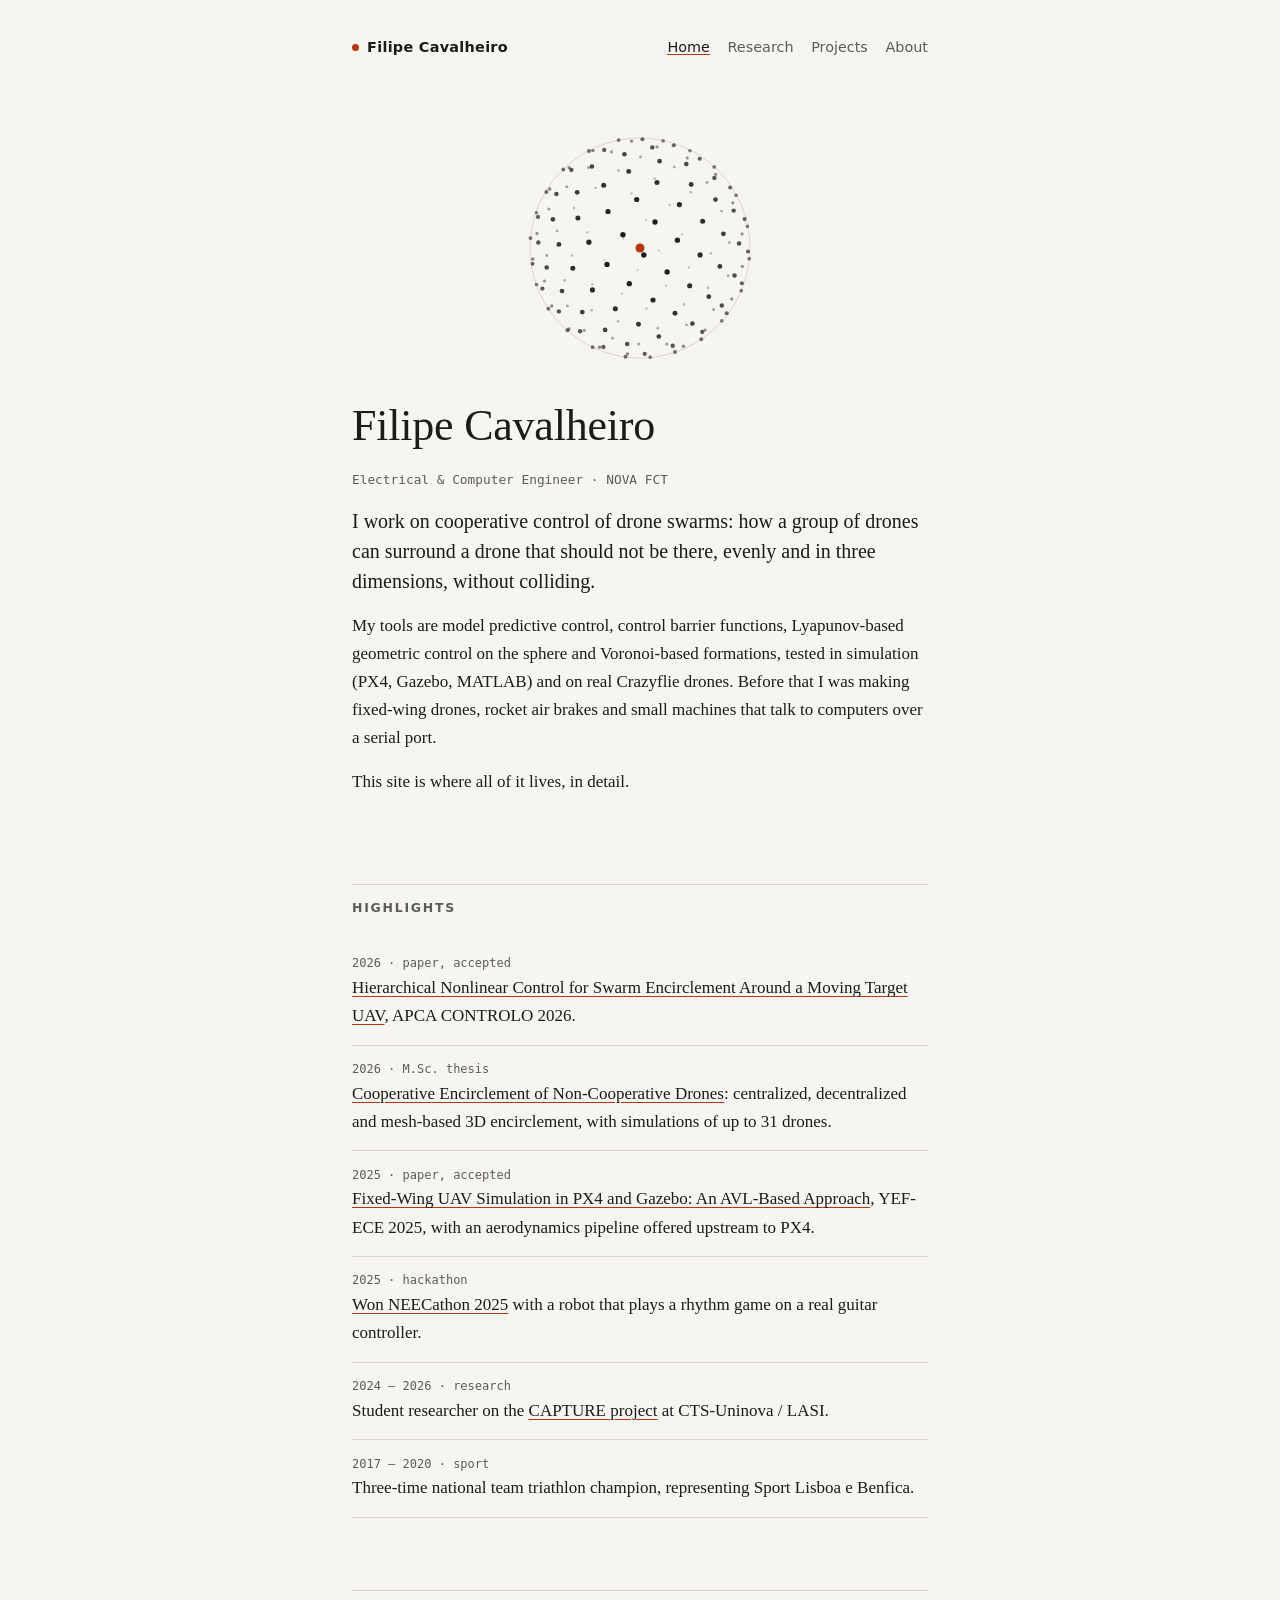
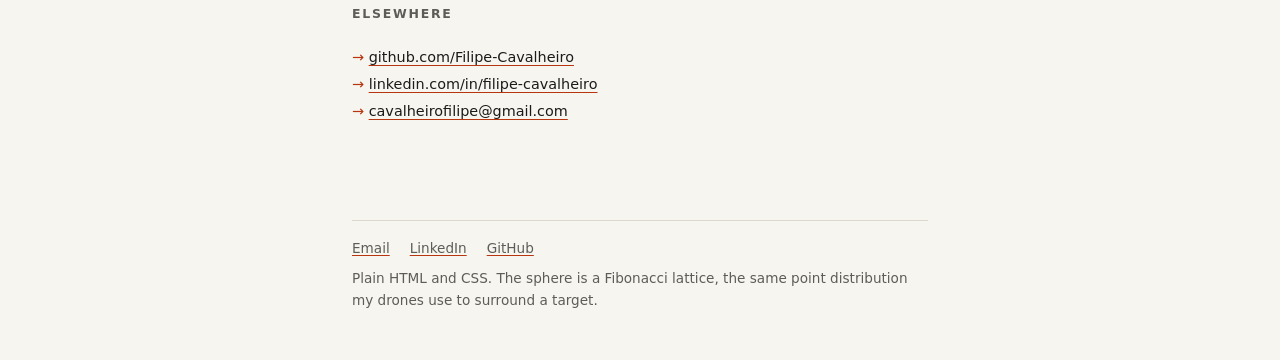
==== index.html @ 800a9ec8 "Personal website: home, research, projects and about pages Plain HTML and CSS, no JavaScript. Conten" ====
<!doctype html>
<html lang="en">
<head>
<meta charset="utf-8">
<meta name="viewport" content="width=device-width, initial-scale=1">
<title>Filipe Cavalheiro</title>
<meta name="description" content="Filipe Cavalheiro, electrical and computer engineer (NOVA FCT). Research on cooperative control of drone swarms, papers, and projects.">
<meta name="color-scheme" content="light dark">
<link rel="stylesheet" href="style.css">
<link rel="icon" href="data:image/svg+xml,%3Csvg xmlns='http://www.w3.org/2000/svg' viewBox='0 0 16 16'%3E%3Ccircle cx='8' cy='8' r='5' fill='%23b8360f'/%3E%3C/svg%3E">
</head>
<body>
<a class="skip" href="#main">Skip to content</a>
<div class="wrap">
<header class="site-head">
  <a class="name" href="index.html">Filipe Cavalheiro</a>
  <nav aria-label="Main">
    <ul>
      <li><a href="index.html" aria-current="page">Home</a></li>
      <li><a href="research.html">Research</a></li>
      <li><a href="projects.html">Projects</a></li>
      <li><a href="about.html">About</a></li>
    </ul>
  </nav>
</header>

<main id="main">
  <section class="hero">
    <svg class="sphere" viewBox="0 0 240 240" role="img" aria-labelledby="sphere-title"><title id="sphere-title">160 points spread evenly on a sphere around a central target, the Fibonacci-lattice encirclement used in my research</title><circle cx="120.0" cy="120.0" r="110.0" class="orbit"/><g class="dots"><circle cx="139.0" cy="122.6" r="1.11" opacity="0.19"/><circle cx="103.3" cy="110.6" r="1.11" opacity="0.19"/><circle cx="117.6" cy="142.2" r="1.12" opacity="0.19"/><circle cx="126.1" cy="92.1" r="1.13" opacity="0.19"/><circle cx="84.2" cy="132.2" r="1.15" opacity="0.20"/><circle cx="162.1" cy="106.4" r="1.17" opacity="0.21"/><circle cx="146.0" cy="157.4" r="1.17" opacity="0.22"/><circle cx="88.1" cy="83.3" r="1.18" opacity="0.22"/><circle cx="101.9" cy="165.6" r="1.18" opacity="0.22"/><circle cx="149.6" cy="76.7" r="1.20" opacity="0.23"/><circle cx="168.8" cy="139.5" r="1.20" opacity="0.23"/><circle cx="67.4" cy="104.2" r="1.21" opacity="0.23"/><circle cx="111.5" cy="65.4" r="1.21" opacity="0.24"/><circle cx="72.3" cy="156.3" r="1.23" opacity="0.25"/><circle cx="126.5" cy="180.4" r="1.23" opacity="0.25"/><circle cx="52.0" cy="127.5" r="1.27" opacity="0.27"/><circle cx="183.9" cy="93.4" r="1.28" opacity="0.27"/><circle cx="134.6" cy="50.7" r="1.29" opacity="0.28"/><circle cx="190.9" cy="125.4" r="1.29" opacity="0.28"/><circle cx="163.9" cy="176.4" r="1.29" opacity="0.28"/><circle cx="75.5" cy="59.7" r="1.31" opacity="0.29"/><circle cx="170.8" cy="64.3" r="1.32" opacity="0.29"/><circle cx="98.1" cy="193.2" r="1.32" opacity="0.30"/><circle cx="54.0" cy="80.0" r="1.33" opacity="0.30"/><circle cx="188.0" cy="159.9" r="1.34" opacity="0.30"/><circle cx="71.6" cy="182.3" r="1.34" opacity="0.30"/><circle cx="98.6" cy="42.5" r="1.35" opacity="0.31"/><circle cx="44.6" cy="152.4" r="1.37" opacity="0.32"/><circle cx="137.7" cy="200.2" r="1.37" opacity="0.32"/><circle cx="37.1" cy="102.9" r="1.39" opacity="0.33"/><circle cx="154.3" cy="39.0" r="1.42" opacity="0.34"/><circle cx="201.6" cy="83.1" r="1.43" opacity="0.35"/><circle cx="209.4" cy="114.6" r="1.44" opacity="0.35"/><circle cx="166.5" cy="196.9" r="1.44" opacity="0.35"/><circle cx="120.5" cy="28.9" r="1.45" opacity="0.36"/><circle cx="208.1" cy="147.7" r="1.47" opacity="0.37"/><circle cx="47.4" cy="177.9" r="1.47" opacity="0.37"/><circle cx="26.7" cy="127.6" r="1.48" opacity="0.37"/><circle cx="187.0" cy="54.5" r="1.48" opacity="0.38"/><circle cx="92.5" cy="210.3" r="1.49" opacity="0.38"/><circle cx="46.8" cy="58.7" r="1.50" opacity="0.39"/><circle cx="68.6" cy="39.4" r="1.50" opacity="0.39"/><circle cx="118.7" cy="215.9" r="1.51" opacity="0.39"/><circle cx="193.7" cy="181.6" r="1.51" opacity="0.39"/><circle cx="28.9" cy="81.0" r="1.55" opacity="0.41"/><circle cx="64.3" cy="202.4" r="1.56" opacity="0.42"/><circle cx="146.8" cy="216.0" r="1.56" opacity="0.42"/><circle cx="91.5" cy="23.9" r="1.57" opacity="0.42"/><circle cx="24.5" cy="153.1" r="1.58" opacity="0.43"/><circle cx="167.3" cy="29.9" r="1.60" opacity="0.43"/><circle cx="137.1" cy="18.8" r="1.61" opacity="0.44"/><circle cx="222.1" cy="105.9" r="1.62" opacity="0.45"/><circle cx="212.8" cy="74.8" r="1.62" opacity="0.45"/><circle cx="222.3" cy="138.4" r="1.64" opacity="0.46"/><circle cx="17.0" cy="105.5" r="1.64" opacity="0.46"/><circle cx="185.1" cy="202.1" r="1.66" opacity="0.47"/><circle cx="211.7" cy="170.9" r="1.66" opacity="0.47"/><circle cx="195.6" cy="46.3" r="1.67" opacity="0.47"/><circle cx="31.7" cy="178.0" r="1.68" opacity="0.48"/><circle cx="107.5" cy="226.0" r="1.71" opacity="0.49"/><circle cx="49.2" cy="39.7" r="1.71" opacity="0.50"/><circle cx="79.5" cy="219.2" r="1.72" opacity="0.50"/><circle cx="111.6" cy="13.1" r="1.72" opacity="0.50"/><circle cx="163.4" cy="218.3" r="1.73" opacity="0.50"/><circle cx="48.9" cy="200.9" r="1.74" opacity="0.51"/><circle cx="12.7" cy="131.0" r="1.74" opacity="0.51"/><circle cx="29.7" cy="60.9" r="1.74" opacity="0.51"/><circle cx="72.9" cy="22.6" r="1.75" opacity="0.52"/><circle cx="169.9" cy="22.8" r="1.81" opacity="0.54"/><circle cx="16.4" cy="84.7" r="1.82" opacity="0.55"/><circle cx="227.4" cy="98.4" r="1.83" opacity="0.55"/><circle cx="216.1" cy="67.3" r="1.83" opacity="0.55"/><circle cx="201.8" cy="192.9" r="1.83" opacity="0.55"/><circle cx="130.2" cy="229.2" r="1.84" opacity="0.56"/><circle cx="229.2" cy="130.7" r="1.84" opacity="0.56"/><circle cx="143.1" cy="12.8" r="1.84" opacity="0.56"/><circle cx="16.5" cy="156.5" r="1.85" opacity="0.56"/><circle cx="221.2" cy="162.7" r="1.85" opacity="0.56"/><circle cx="194.2" cy="38.9" r="1.88" opacity="0.58"/><circle cx="98.6" cy="12.1" r="1.91" opacity="0.59"/><circle cx="10.5" cy="110.1" r="1.92" opacity="0.60"/><circle cx="72.6" cy="219.2" r="1.92" opacity="0.60"/><circle cx="28.3" cy="180.7" r="1.93" opacity="0.60"/><circle cx="181.3" cy="211.2" r="1.94" opacity="0.61"/><circle cx="43.3" cy="41.5" r="1.95" opacity="0.62"/><circle cx="155.0" cy="224.0" r="1.95" opacity="0.62"/><circle cx="105.5" cy="228.7" r="1.96" opacity="0.62"/><circle cx="47.4" cy="202.2" r="1.96" opacity="0.62"/><circle cx="68.9" cy="23.0" r="1.97" opacity="0.62"/><circle cx="26.4" cy="64.1" r="2.00" opacity="0.64"/><circle cx="122.4" cy="11.3" r="2.02" opacity="0.65"/><circle cx="210.2" cy="59.5" r="2.03" opacity="0.66"/><circle cx="12.6" cy="135.8" r="2.03" opacity="0.66"/><circle cx="224.6" cy="91.1" r="2.03" opacity="0.66"/><circle cx="206.7" cy="185.2" r="2.03" opacity="0.66"/><circle cx="153.8" cy="17.3" r="2.05" opacity="0.67"/><circle cx="228.0" cy="123.5" r="2.05" opacity="0.67"/><circle cx="221.9" cy="155.3" r="2.06" opacity="0.67"/><circle cx="179.7" cy="30.7" r="2.07" opacity="0.68"/><circle cx="18.0" cy="88.9" r="2.10" opacity="0.69"/><circle cx="124.7" cy="225.9" r="2.11" opacity="0.70"/><circle cx="22.4" cy="160.6" r="2.12" opacity="0.70"/><circle cx="83.4" cy="219.0" r="2.13" opacity="0.71"/><circle cx="182.2" cy="204.0" r="2.15" opacity="0.72"/><circle cx="84.2" cy="22.0" r="2.15" opacity="0.72"/><circle cx="51.4" cy="42.0" r="2.16" opacity="0.72"/><circle cx="152.7" cy="217.7" r="2.18" opacity="0.73"/><circle cx="38.9" cy="183.4" r="2.18" opacity="0.73"/><circle cx="60.1" cy="203.3" r="2.19" opacity="0.74"/><circle cx="194.4" cy="49.9" r="2.20" opacity="0.74"/><circle cx="18.3" cy="114.5" r="2.20" opacity="0.74"/><circle cx="132.3" cy="19.4" r="2.21" opacity="0.75"/><circle cx="213.7" cy="82.6" r="2.22" opacity="0.75"/><circle cx="201.8" cy="177.5" r="2.23" opacity="0.76"/><circle cx="36.4" cy="66.0" r="2.24" opacity="0.76"/><circle cx="219.1" cy="115.5" r="2.25" opacity="0.77"/><circle cx="214.5" cy="147.6" r="2.26" opacity="0.77"/><circle cx="107.2" cy="216.0" r="2.28" opacity="0.78"/><circle cx="166.3" cy="36.1" r="2.29" opacity="0.79"/><circle cx="26.7" cy="139.5" r="2.30" opacity="0.79"/><circle cx="104.4" cy="26.2" r="2.30" opacity="0.80"/><circle cx="71.9" cy="38.5" r="2.31" opacity="0.80"/><circle cx="172.4" cy="195.6" r="2.34" opacity="0.81"/><circle cx="32.9" cy="91.3" r="2.34" opacity="0.82"/><circle cx="138.8" cy="208.5" r="2.35" opacity="0.82"/><circle cx="195.5" cy="71.6" r="2.36" opacity="0.83"/><circle cx="42.0" cy="163.0" r="2.37" opacity="0.83"/><circle cx="85.1" cy="201.9" r="2.37" opacity="0.83"/><circle cx="139.6" cy="33.2" r="2.37" opacity="0.83"/><circle cx="62.3" cy="184.1" r="2.40" opacity="0.84"/><circle cx="203.4" cy="105.8" r="2.41" opacity="0.85"/><circle cx="188.8" cy="168.7" r="2.41" opacity="0.85"/><circle cx="57.2" cy="64.3" r="2.42" opacity="0.86"/><circle cx="199.9" cy="138.4" r="2.43" opacity="0.86"/><circle cx="171.2" cy="56.5" r="2.44" opacity="0.87"/><circle cx="38.9" cy="116.4" r="2.44" opacity="0.87"/><circle cx="108.7" cy="43.4" r="2.47" opacity="0.88"/><circle cx="118.5" cy="196.2" r="2.48" opacity="0.89"/><circle cx="155.0" cy="185.2" r="2.49" opacity="0.89"/><circle cx="83.7" cy="57.3" r="2.50" opacity="0.90"/><circle cx="52.8" cy="140.3" r="2.52" opacity="0.91"/><circle cx="57.9" cy="89.9" r="2.52" opacity="0.91"/><circle cx="182.6" cy="93.2" r="2.53" opacity="0.91"/><circle cx="137.0" cy="54.5" r="2.53" opacity="0.91"/><circle cx="95.3" cy="180.7" r="2.54" opacity="0.92"/><circle cx="72.4" cy="161.9" r="2.55" opacity="0.93"/><circle cx="169.7" cy="157.7" r="2.56" opacity="0.93"/><circle cx="180.1" cy="126.9" r="2.57" opacity="0.93"/><circle cx="159.4" cy="76.6" r="2.58" opacity="0.94"/><circle cx="133.0" cy="172.0" r="2.60" opacity="0.95"/><circle cx="68.9" cy="114.2" r="2.61" opacity="0.95"/><circle cx="116.7" cy="71.5" r="2.62" opacity="0.96"/><circle cx="88.0" cy="83.5" r="2.62" opacity="0.96"/><circle cx="157.4" cy="112.2" r="2.65" opacity="0.97"/><circle cx="109.3" cy="155.7" r="2.65" opacity="0.98"/><circle cx="87.0" cy="136.4" r="2.65" opacity="0.98"/><circle cx="147.1" cy="143.9" r="2.66" opacity="0.98"/><circle cx="135.0" cy="94.0" r="2.67" opacity="0.98"/><circle cx="102.9" cy="106.8" r="2.68" opacity="0.99"/><circle cx="123.8" cy="127.0" r="2.70" opacity="1.00"/></g><circle cx="120.0" cy="120.0" r="4.5" class="target"/></svg>
    <div>
      <h1>Filipe Cavalheiro</h1>
      <!-- TODO: confirm title. CV says "Electrical & Computer Engineer"; use "M.Sc. student" if not graduated yet. -->
      <p class="meta">Electrical &amp; Computer Engineer · NOVA FCT</p>
      <p class="lede">I work on cooperative control of drone swarms: how a group of drones can
        surround a drone that should not be there, evenly and in three dimensions, without colliding.</p>
      <p>My tools are model predictive control, control barrier functions, Lyapunov-based geometric
        control on the sphere and Voronoi-based formations, tested in simulation (PX4, Gazebo, MATLAB)
        and on real Crazyflie drones. Before that I was making fixed-wing drones, rocket air brakes and
        small machines that talk to computers over a serial port.</p>
      <p>This site is where all of it lives, in detail.</p>
    </div>
  </section>

  <h2>Highlights</h2>
  <ul class="highlights">
    <li><span class="when">2026 · paper, accepted</span>
      <a href="research.html#apca2026">Hierarchical Nonlinear Control for Swarm Encirclement Around a Moving Target UAV</a>,
      APCA CONTROLO 2026.</li>
    <li><span class="when">2026 · M.Sc. thesis</span>
      <a href="research.html#thesis">Cooperative Encirclement of Non-Cooperative Drones</a>:
      centralized, decentralized and mesh-based 3D encirclement, with simulations of up to 31 drones.</li>
    <li><span class="when">2025 · paper, accepted</span>
      <a href="research.html#yefece2025">Fixed-Wing UAV Simulation in PX4 and Gazebo: An AVL-Based Approach</a>,
      YEF-ECE 2025, with an aerodynamics pipeline offered upstream to PX4.</li>
    <li><span class="when">2025 · hackathon</span>
      <a href="projects.html#neecathon">Won NEECathon 2025</a> with a robot that plays a rhythm game on a real guitar controller.</li>
    <li><span class="when">2024 – 2026 · research</span>
      Student researcher on the <a href="about.html#experience">CAPTURE project</a> at CTS-Uninova / LASI.</li>
    <li><span class="when">2017 – 2020 · sport</span>
      Three-time national team triathlon champion, representing Sport Lisboa e Benfica.</li>
  </ul>

  <h2>Elsewhere</h2>
  <ul class="links">
    <li><a href="https://github.com/Filipe-Cavalheiro">github.com/Filipe-Cavalheiro</a></li>
    <li><a href="https://linkedin.com/in/filipe-cavalheiro">linkedin.com/in/filipe-cavalheiro</a></li>
    <li><a href="mailto:cavalheirofilipe@gmail.com">cavalheirofilipe@gmail.com</a></li>
  </ul>
</main>

<footer class="site-foot">
  <ul>
    <li><a href="mailto:cavalheirofilipe@gmail.com">Email</a></li>
    <li><a href="https://linkedin.com/in/filipe-cavalheiro">LinkedIn</a></li>
    <li><a href="https://github.com/Filipe-Cavalheiro">GitHub</a></li>
  </ul>
  <p>Plain HTML and CSS. The sphere is a Fibonacci lattice, the same point distribution my drones use to surround a target.</p>
</footer>
</div>
</body>
</html>
---- style.css ----
/* Filipe Cavalheiro — one stylesheet, no JavaScript, system fonts only. */

:root {
  --bg: #f7f5f0;
  --ink: #1b1b1a;
  --muted: #5e5c57;
  --rule: #dcd8cf;
  --accent: #b8360f;           /* the one accent: a vermilion "target" */
  --paper: #ffffff;            /* backdrop for white-background figures */
  --measure: 38rem;
  --serif: Charter, "Bitstream Charter", "Iowan Old Style", "Sitka Text", Cambria, Georgia, serif;
  --sans: system-ui, -apple-system, "Segoe UI", Roboto, "Helvetica Neue", Arial, sans-serif;
  --mono: ui-monospace, "SF Mono", "Cascadia Mono", "DejaVu Sans Mono", Menlo, Consolas, monospace;
  color-scheme: light dark;
}

@media (prefers-color-scheme: dark) {
  :root {
    --bg: #121211;
    --ink: #e9e6df;
    --muted: #a19d94;
    --rule: #34322e;
    --accent: #ff7a4d;
    --paper: #ecebe7;
  }
}

* { box-sizing: border-box; }

html { -webkit-text-size-adjust: 100%; text-size-adjust: 100%; }

body {
  margin: 0;
  background: var(--bg);
  color: var(--ink);
  font: 1.0625rem/1.65 var(--serif);
  font-kerning: normal;
}

.wrap {
  max-width: var(--measure);
  margin: 0 auto;
  padding: 0 1rem;
}

/* ---------- header / nav ---------- */
.site-head {
  display: flex;
  flex-wrap: wrap;
  align-items: baseline;
  justify-content: space-between;
  gap: .5rem 1.5rem;
  padding: 2.25rem 0 1.25rem;
  font-family: var(--sans);
  font-size: .9rem;
}
.site-head .name {
  color: var(--ink);
  text-decoration: none;
  font-weight: 600;
  letter-spacing: .02em;
}
.site-head .name::before {
  content: "";
  display: inline-block;
  width: .5em; height: .5em;
  margin-right: .55em;
  border-radius: 50%;
  background: var(--accent);
  vertical-align: .08em;
}
.site-head nav ul { list-style: none; margin: 0; padding: 0; display: flex; flex-wrap: wrap; gap: .25rem 1.1rem; }
.site-head nav a { color: var(--muted); text-decoration: none; }
.site-head nav a:hover { color: var(--ink); }
.site-head nav a[aria-current="page"] { color: var(--ink); box-shadow: inset 0 -1px 0 var(--accent); }

/* ---------- type ---------- */
h1, h2, h3 { font-family: var(--serif); font-weight: 600; line-height: 1.2; letter-spacing: -.005em; }
h1 { font-size: clamp(2rem, 6vw, 2.75rem); margin: 3rem 0 1rem; font-weight: 500; }
h2 {
  font-family: var(--sans);
  font-size: .78rem;
  font-weight: 600;
  text-transform: uppercase;
  letter-spacing: .14em;
  color: var(--muted);
  margin: 4.5rem 0 1.5rem;
  padding-top: 1rem;
  border-top: 1px solid var(--rule);
}
h3 { font-size: 1.3rem; margin: 3rem 0 .35rem; }
p, ul, ol, dl { margin: 0 0 1rem; }
.lede { font-size: 1.25rem; line-height: 1.5; }
.muted { color: var(--muted); }
strong { font-weight: 600; }

a { color: inherit; text-decoration-color: var(--accent); text-decoration-thickness: 1px; text-underline-offset: .18em; }
a:hover { color: var(--accent); }
a:focus-visible { outline: 2px solid var(--accent); outline-offset: 2px; border-radius: 2px; }

/* small metadata line under a heading: year · venue · tech */
.meta {
  font-family: var(--mono);
  font-size: .8rem;
  color: var(--muted);
  margin: 0 0 1rem;
}
.meta .status { color: var(--accent); }

/* labelled paragraphs inside a project: What / Why / How */
.facts { margin: 0 0 1rem; }
.facts dt {
  font-family: var(--sans);
  font-size: .72rem;
  font-weight: 600;
  text-transform: uppercase;
  letter-spacing: .12em;
  color: var(--muted);
  margin-top: .9rem;
}
.facts dd { margin: .1rem 0 0; }

.links { list-style: none; padding: 0; font-family: var(--sans); font-size: .9rem; }
.links li { margin: .2rem 0; }
.links li::before { content: "→ "; color: var(--accent); }

blockquote.abstract {
  margin: 1rem 0 1.25rem;
  padding: 0 0 0 1rem;
  border-left: 2px solid var(--accent);
  color: var(--ink);
  font-size: .98rem;
}

.tags { list-style: none; padding: 0; display: flex; flex-wrap: wrap; gap: .4rem; font-family: var(--mono); font-size: .75rem; }
.tags li { border: 1px solid var(--rule); border-radius: 999px; padding: .05rem .55rem; color: var(--muted); }

/* ---------- figures ---------- */
figure { margin: 1.75rem 0; }
figure img {
  display: block;
  width: 100%;
  height: auto;
  background: var(--paper);
  border-radius: 3px;
}
figure.narrow img { max-width: 26rem; margin: 0 auto; }
figcaption { font-family: var(--sans); font-size: .8rem; color: var(--muted); margin-top: .5rem; }

/* ---------- home ---------- */
.hero { display: grid; gap: 1rem; margin: 2rem 0 0; }
.hero h1 { margin-top: 1rem; }
.sphere { width: min(15rem, 70vw); height: auto; margin: 1rem auto 0; display: block; color: var(--ink); }
.sphere .orbit { fill: none; stroke: var(--rule); stroke-width: 1; }
.sphere .dots circle { fill: currentColor; }
.sphere .target { fill: var(--accent); }
.sphere .dots { transform-origin: 50% 50%; transform-box: view-box; animation: drift 240s linear infinite; }
@keyframes drift { to { transform: rotate(360deg); } }
@media (prefers-reduced-motion: reduce) { .sphere .dots { animation: none; } }

.highlights { list-style: none; padding: 0; margin: 0; }
.highlights li { padding: .9rem 0; border-bottom: 1px solid var(--rule); }

.highlights .when { display: block; font-family: var(--mono); font-size: .75rem; color: var(--muted); }

/* ---------- entries (about page) ---------- */
.entry { display: grid; grid-template-columns: 7.5rem 1fr; gap: 0 1.25rem; margin: 0 0 1.4rem; }
.entry .when { font-family: var(--mono); font-size: .8rem; color: var(--muted); padding-top: .25rem; }
.entry h3 { font-size: 1.05rem; margin: 0; }
.entry p { margin: .15rem 0 0; }
@media (max-width: 34rem) {
  .entry { grid-template-columns: 1fr; }
  .entry .when { padding-top: 0; }
}

table { border-collapse: collapse; width: 100%; font-size: .95rem; margin: 0 0 1rem; }
th, td { text-align: left; padding: .4rem 0; border-bottom: 1px solid var(--rule); vertical-align: top; }
th { font-weight: 400; }
td { text-align: right; color: var(--muted); font-family: var(--mono); font-size: .82rem; }

.toc { font-family: var(--sans); font-size: .9rem; columns: 2 12rem; padding-left: 1.1rem; }

/* ---------- footer ---------- */
.site-foot {
  margin: 6rem 0 3rem;
  padding-top: 1rem;
  border-top: 1px solid var(--rule);
  font-family: var(--sans);
  font-size: .85rem;
  color: var(--muted);
}
.site-foot ul { list-style: none; padding: 0; display: flex; flex-wrap: wrap; gap: .25rem 1.25rem; margin: 0 0 .5rem; }

.skip { position: absolute; left: -999px; }
.skip:focus { left: 1rem; top: 1rem; background: var(--bg); padding: .25rem .5rem; z-index: 1; }

@media print {
  .site-head nav, .sphere { display: none; }
  body { background: #fff; color: #000; }
}

caption { caption-side: bottom; text-align: left; font-family: var(--sans); font-size: .8rem; color: var(--muted); padding-top: .5rem; }
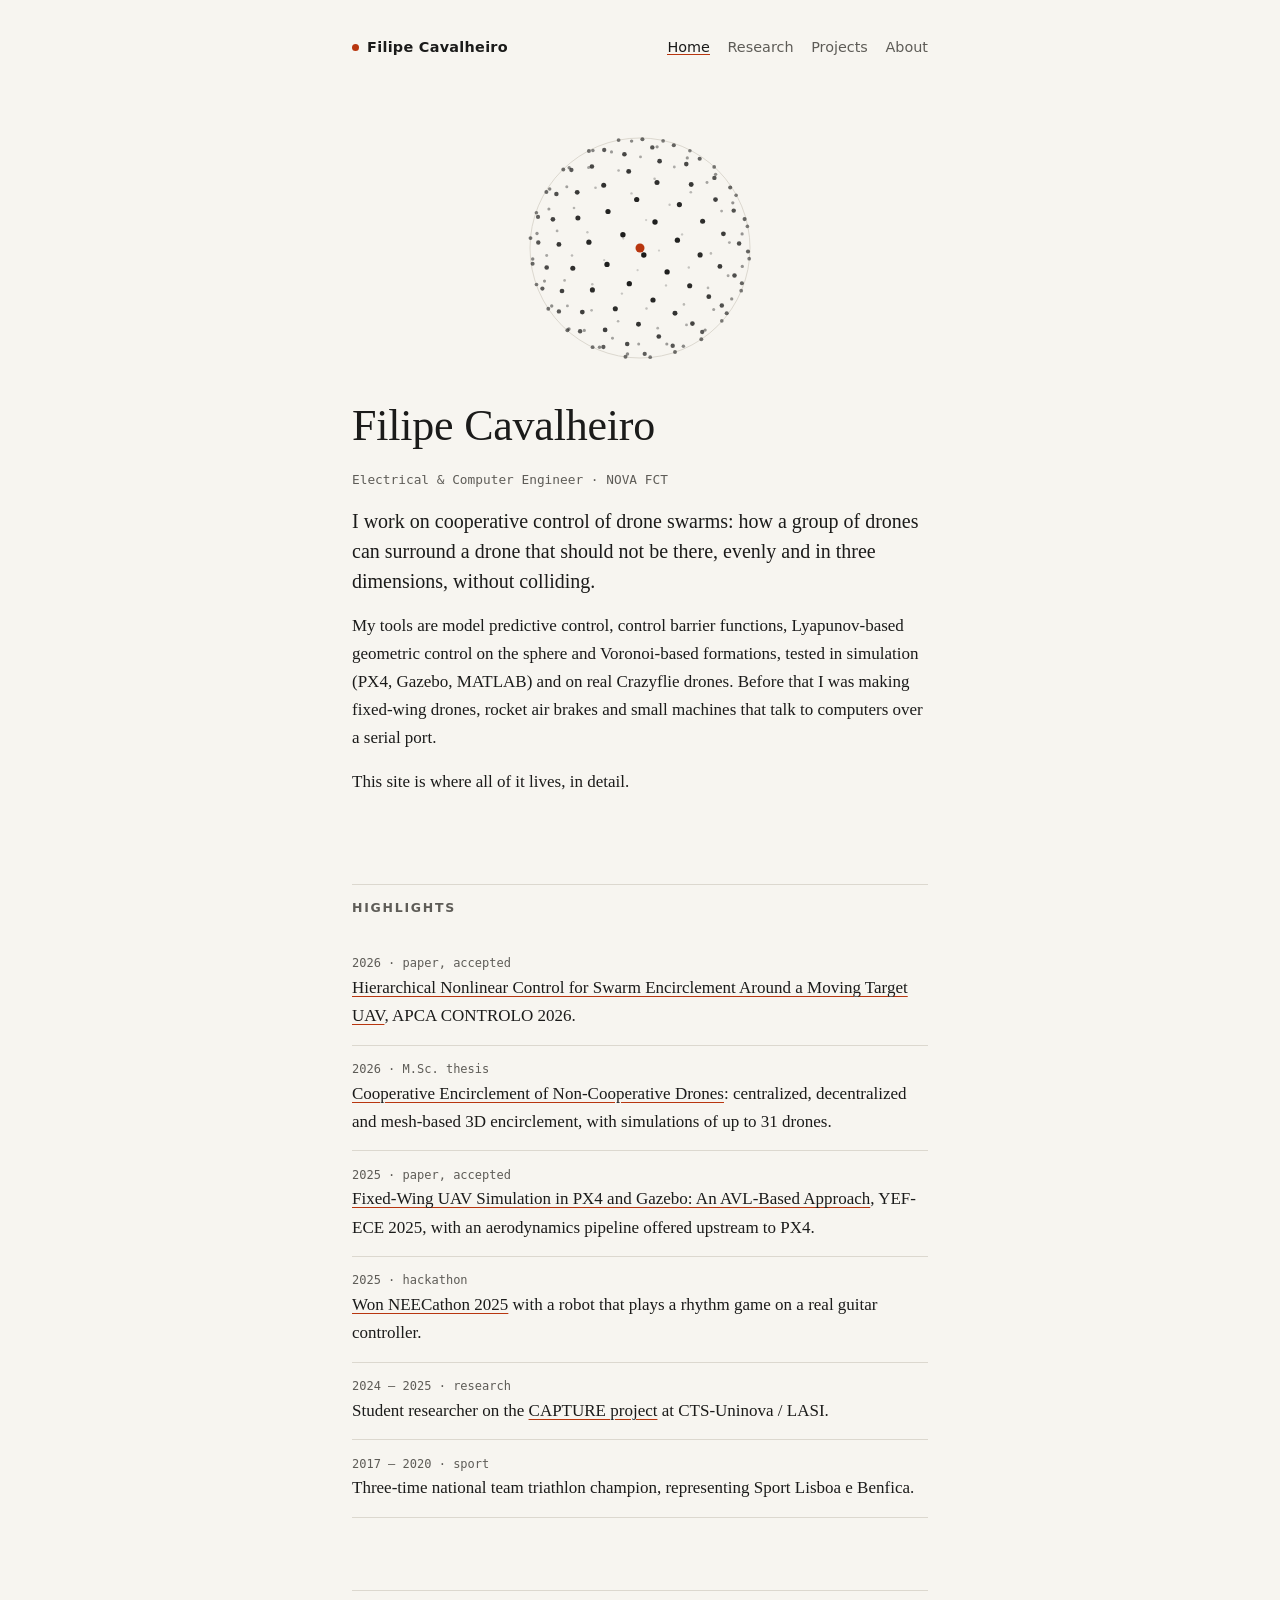
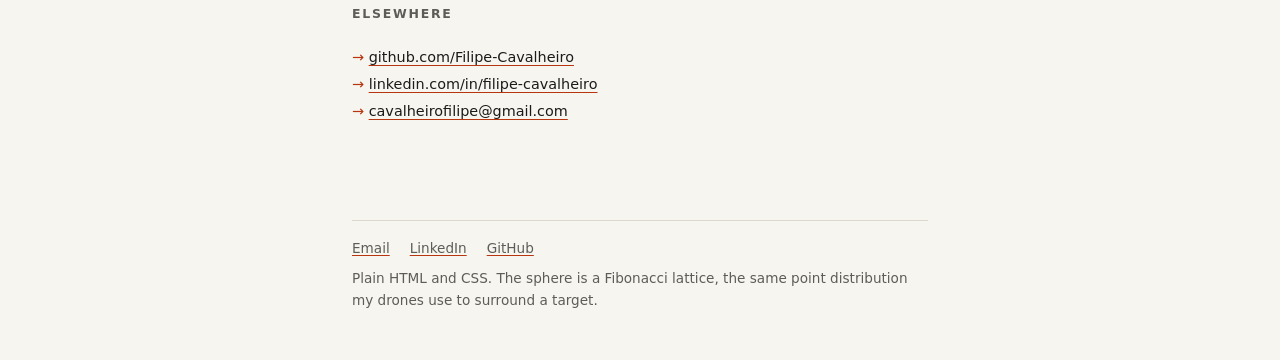
==== commit 1c12de91: "Resolve TODOs: B.Sc. entry, dates, team credits, skills and languages Add the B.Sc. to Education, up" ====
--- a/index.html
+++ b/index.html
@@ -29,7 +29,6 @@
     <svg class="sphere" viewBox="0 0 240 240" role="img" aria-labelledby="sphere-title"><title id="sphere-title">160 points spread evenly on a sphere around a central target, the Fibonacci-lattice encirclement used in my research</title><circle cx="120.0" cy="120.0" r="110.0" class="orbit"/><g class="dots"><circle cx="139.0" cy="122.6" r="1.11" opacity="0.19"/><circle cx="103.3" cy="110.6" r="1.11" opacity="0.19"/><circle cx="117.6" cy="142.2" r="1.12" opacity="0.19"/><circle cx="126.1" cy="92.1" r="1.13" opacity="0.19"/><circle cx="84.2" cy="132.2" r="1.15" opacity="0.20"/><circle cx="162.1" cy="106.4" r="1.17" opacity="0.21"/><circle cx="146.0" cy="157.4" r="1.17" opacity="0.22"/><circle cx="88.1" cy="83.3" r="1.18" opacity="0.22"/><circle cx="101.9" cy="165.6" r="1.18" opacity="0.22"/><circle cx="149.6" cy="76.7" r="1.20" opacity="0.23"/><circle cx="168.8" cy="139.5" r="1.20" opacity="0.23"/><circle cx="67.4" cy="104.2" r="1.21" opacity="0.23"/><circle cx="111.5" cy="65.4" r="1.21" opacity="0.24"/><circle cx="72.3" cy="156.3" r="1.23" opacity="0.25"/><circle cx="126.5" cy="180.4" r="1.23" opacity="0.25"/><circle cx="52.0" cy="127.5" r="1.27" opacity="0.27"/><circle cx="183.9" cy="93.4" r="1.28" opacity="0.27"/><circle cx="134.6" cy="50.7" r="1.29" opacity="0.28"/><circle cx="190.9" cy="125.4" r="1.29" opacity="0.28"/><circle cx="163.9" cy="176.4" r="1.29" opacity="0.28"/><circle cx="75.5" cy="59.7" r="1.31" opacity="0.29"/><circle cx="170.8" cy="64.3" r="1.32" opacity="0.29"/><circle cx="98.1" cy="193.2" r="1.32" opacity="0.30"/><circle cx="54.0" cy="80.0" r="1.33" opacity="0.30"/><circle cx="188.0" cy="159.9" r="1.34" opacity="0.30"/><circle cx="71.6" cy="182.3" r="1.34" opacity="0.30"/><circle cx="98.6" cy="42.5" r="1.35" opacity="0.31"/><circle cx="44.6" cy="152.4" r="1.37" opacity="0.32"/><circle cx="137.7" cy="200.2" r="1.37" opacity="0.32"/><circle cx="37.1" cy="102.9" r="1.39" opacity="0.33"/><circle cx="154.3" cy="39.0" r="1.42" opacity="0.34"/><circle cx="201.6" cy="83.1" r="1.43" opacity="0.35"/><circle cx="209.4" cy="114.6" r="1.44" opacity="0.35"/><circle cx="166.5" cy="196.9" r="1.44" opacity="0.35"/><circle cx="120.5" cy="28.9" r="1.45" opacity="0.36"/><circle cx="208.1" cy="147.7" r="1.47" opacity="0.37"/><circle cx="47.4" cy="177.9" r="1.47" opacity="0.37"/><circle cx="26.7" cy="127.6" r="1.48" opacity="0.37"/><circle cx="187.0" cy="54.5" r="1.48" opacity="0.38"/><circle cx="92.5" cy="210.3" r="1.49" opacity="0.38"/><circle cx="46.8" cy="58.7" r="1.50" opacity="0.39"/><circle cx="68.6" cy="39.4" r="1.50" opacity="0.39"/><circle cx="118.7" cy="215.9" r="1.51" opacity="0.39"/><circle cx="193.7" cy="181.6" r="1.51" opacity="0.39"/><circle cx="28.9" cy="81.0" r="1.55" opacity="0.41"/><circle cx="64.3" cy="202.4" r="1.56" opacity="0.42"/><circle cx="146.8" cy="216.0" r="1.56" opacity="0.42"/><circle cx="91.5" cy="23.9" r="1.57" opacity="0.42"/><circle cx="24.5" cy="153.1" r="1.58" opacity="0.43"/><circle cx="167.3" cy="29.9" r="1.60" opacity="0.43"/><circle cx="137.1" cy="18.8" r="1.61" opacity="0.44"/><circle cx="222.1" cy="105.9" r="1.62" opacity="0.45"/><circle cx="212.8" cy="74.8" r="1.62" opacity="0.45"/><circle cx="222.3" cy="138.4" r="1.64" opacity="0.46"/><circle cx="17.0" cy="105.5" r="1.64" opacity="0.46"/><circle cx="185.1" cy="202.1" r="1.66" opacity="0.47"/><circle cx="211.7" cy="170.9" r="1.66" opacity="0.47"/><circle cx="195.6" cy="46.3" r="1.67" opacity="0.47"/><circle cx="31.7" cy="178.0" r="1.68" opacity="0.48"/><circle cx="107.5" cy="226.0" r="1.71" opacity="0.49"/><circle cx="49.2" cy="39.7" r="1.71" opacity="0.50"/><circle cx="79.5" cy="219.2" r="1.72" opacity="0.50"/><circle cx="111.6" cy="13.1" r="1.72" opacity="0.50"/><circle cx="163.4" cy="218.3" r="1.73" opacity="0.50"/><circle cx="48.9" cy="200.9" r="1.74" opacity="0.51"/><circle cx="12.7" cy="131.0" r="1.74" opacity="0.51"/><circle cx="29.7" cy="60.9" r="1.74" opacity="0.51"/><circle cx="72.9" cy="22.6" r="1.75" opacity="0.52"/><circle cx="169.9" cy="22.8" r="1.81" opacity="0.54"/><circle cx="16.4" cy="84.7" r="1.82" opacity="0.55"/><circle cx="227.4" cy="98.4" r="1.83" opacity="0.55"/><circle cx="216.1" cy="67.3" r="1.83" opacity="0.55"/><circle cx="201.8" cy="192.9" r="1.83" opacity="0.55"/><circle cx="130.2" cy="229.2" r="1.84" opacity="0.56"/><circle cx="229.2" cy="130.7" r="1.84" opacity="0.56"/><circle cx="143.1" cy="12.8" r="1.84" opacity="0.56"/><circle cx="16.5" cy="156.5" r="1.85" opacity="0.56"/><circle cx="221.2" cy="162.7" r="1.85" opacity="0.56"/><circle cx="194.2" cy="38.9" r="1.88" opacity="0.58"/><circle cx="98.6" cy="12.1" r="1.91" opacity="0.59"/><circle cx="10.5" cy="110.1" r="1.92" opacity="0.60"/><circle cx="72.6" cy="219.2" r="1.92" opacity="0.60"/><circle cx="28.3" cy="180.7" r="1.93" opacity="0.60"/><circle cx="181.3" cy="211.2" r="1.94" opacity="0.61"/><circle cx="43.3" cy="41.5" r="1.95" opacity="0.62"/><circle cx="155.0" cy="224.0" r="1.95" opacity="0.62"/><circle cx="105.5" cy="228.7" r="1.96" opacity="0.62"/><circle cx="47.4" cy="202.2" r="1.96" opacity="0.62"/><circle cx="68.9" cy="23.0" r="1.97" opacity="0.62"/><circle cx="26.4" cy="64.1" r="2.00" opacity="0.64"/><circle cx="122.4" cy="11.3" r="2.02" opacity="0.65"/><circle cx="210.2" cy="59.5" r="2.03" opacity="0.66"/><circle cx="12.6" cy="135.8" r="2.03" opacity="0.66"/><circle cx="224.6" cy="91.1" r="2.03" opacity="0.66"/><circle cx="206.7" cy="185.2" r="2.03" opacity="0.66"/><circle cx="153.8" cy="17.3" r="2.05" opacity="0.67"/><circle cx="228.0" cy="123.5" r="2.05" opacity="0.67"/><circle cx="221.9" cy="155.3" r="2.06" opacity="0.67"/><circle cx="179.7" cy="30.7" r="2.07" opacity="0.68"/><circle cx="18.0" cy="88.9" r="2.10" opacity="0.69"/><circle cx="124.7" cy="225.9" r="2.11" opacity="0.70"/><circle cx="22.4" cy="160.6" r="2.12" opacity="0.70"/><circle cx="83.4" cy="219.0" r="2.13" opacity="0.71"/><circle cx="182.2" cy="204.0" r="2.15" opacity="0.72"/><circle cx="84.2" cy="22.0" r="2.15" opacity="0.72"/><circle cx="51.4" cy="42.0" r="2.16" opacity="0.72"/><circle cx="152.7" cy="217.7" r="2.18" opacity="0.73"/><circle cx="38.9" cy="183.4" r="2.18" opacity="0.73"/><circle cx="60.1" cy="203.3" r="2.19" opacity="0.74"/><circle cx="194.4" cy="49.9" r="2.20" opacity="0.74"/><circle cx="18.3" cy="114.5" r="2.20" opacity="0.74"/><circle cx="132.3" cy="19.4" r="2.21" opacity="0.75"/><circle cx="213.7" cy="82.6" r="2.22" opacity="0.75"/><circle cx="201.8" cy="177.5" r="2.23" opacity="0.76"/><circle cx="36.4" cy="66.0" r="2.24" opacity="0.76"/><circle cx="219.1" cy="115.5" r="2.25" opacity="0.77"/><circle cx="214.5" cy="147.6" r="2.26" opacity="0.77"/><circle cx="107.2" cy="216.0" r="2.28" opacity="0.78"/><circle cx="166.3" cy="36.1" r="2.29" opacity="0.79"/><circle cx="26.7" cy="139.5" r="2.30" opacity="0.79"/><circle cx="104.4" cy="26.2" r="2.30" opacity="0.80"/><circle cx="71.9" cy="38.5" r="2.31" opacity="0.80"/><circle cx="172.4" cy="195.6" r="2.34" opacity="0.81"/><circle cx="32.9" cy="91.3" r="2.34" opacity="0.82"/><circle cx="138.8" cy="208.5" r="2.35" opacity="0.82"/><circle cx="195.5" cy="71.6" r="2.36" opacity="0.83"/><circle cx="42.0" cy="163.0" r="2.37" opacity="0.83"/><circle cx="85.1" cy="201.9" r="2.37" opacity="0.83"/><circle cx="139.6" cy="33.2" r="2.37" opacity="0.83"/><circle cx="62.3" cy="184.1" r="2.40" opacity="0.84"/><circle cx="203.4" cy="105.8" r="2.41" opacity="0.85"/><circle cx="188.8" cy="168.7" r="2.41" opacity="0.85"/><circle cx="57.2" cy="64.3" r="2.42" opacity="0.86"/><circle cx="199.9" cy="138.4" r="2.43" opacity="0.86"/><circle cx="171.2" cy="56.5" r="2.44" opacity="0.87"/><circle cx="38.9" cy="116.4" r="2.44" opacity="0.87"/><circle cx="108.7" cy="43.4" r="2.47" opacity="0.88"/><circle cx="118.5" cy="196.2" r="2.48" opacity="0.89"/><circle cx="155.0" cy="185.2" r="2.49" opacity="0.89"/><circle cx="83.7" cy="57.3" r="2.50" opacity="0.90"/><circle cx="52.8" cy="140.3" r="2.52" opacity="0.91"/><circle cx="57.9" cy="89.9" r="2.52" opacity="0.91"/><circle cx="182.6" cy="93.2" r="2.53" opacity="0.91"/><circle cx="137.0" cy="54.5" r="2.53" opacity="0.91"/><circle cx="95.3" cy="180.7" r="2.54" opacity="0.92"/><circle cx="72.4" cy="161.9" r="2.55" opacity="0.93"/><circle cx="169.7" cy="157.7" r="2.56" opacity="0.93"/><circle cx="180.1" cy="126.9" r="2.57" opacity="0.93"/><circle cx="159.4" cy="76.6" r="2.58" opacity="0.94"/><circle cx="133.0" cy="172.0" r="2.60" opacity="0.95"/><circle cx="68.9" cy="114.2" r="2.61" opacity="0.95"/><circle cx="116.7" cy="71.5" r="2.62" opacity="0.96"/><circle cx="88.0" cy="83.5" r="2.62" opacity="0.96"/><circle cx="157.4" cy="112.2" r="2.65" opacity="0.97"/><circle cx="109.3" cy="155.7" r="2.65" opacity="0.98"/><circle cx="87.0" cy="136.4" r="2.65" opacity="0.98"/><circle cx="147.1" cy="143.9" r="2.66" opacity="0.98"/><circle cx="135.0" cy="94.0" r="2.67" opacity="0.98"/><circle cx="102.9" cy="106.8" r="2.68" opacity="0.99"/><circle cx="123.8" cy="127.0" r="2.70" opacity="1.00"/></g><circle cx="120.0" cy="120.0" r="4.5" class="target"/></svg>
     <div>
       <h1>Filipe Cavalheiro</h1>
-      <!-- TODO: confirm title. CV says "Electrical & Computer Engineer"; use "M.Sc. student" if not graduated yet. -->
       <p class="meta">Electrical &amp; Computer Engineer · NOVA FCT</p>
       <p class="lede">I work on cooperative control of drone swarms: how a group of drones can
         surround a drone that should not be there, evenly and in three dimensions, without colliding.</p>
@@ -54,7 +53,7 @@
       YEF-ECE 2025, with an aerodynamics pipeline offered upstream to PX4.</li>
     <li><span class="when">2025 · hackathon</span>
       <a href="projects.html#neecathon">Won NEECathon 2025</a> with a robot that plays a rhythm game on a real guitar controller.</li>
-    <li><span class="when">2024 – 2026 · research</span>
+    <li><span class="when">2024 – 2025 · research</span>
       Student researcher on the <a href="about.html#experience">CAPTURE project</a> at CTS-Uninova / LASI.</li>
     <li><span class="when">2017 – 2020 · sport</span>
       Three-time national team triathlon champion, representing Sport Lisboa e Benfica.</li>
--- a/style.css
+++ b/style.css
@@ -1,4 +1,4 @@
-/* Filipe Cavalheiro — one stylesheet, no JavaScript, system fonts only. */
+/* Filipe Cavalheiro — one stylesheet, system fonts only; the only script is gallery.js. */
 
 :root {
   --bg: #f7f5f0;
@@ -144,8 +144,62 @@
   background: var(--paper);
   border-radius: 3px;
 }
+img.badge { max-width: 100%; height: auto; vertical-align: middle; }
 figure.narrow img { max-width: 26rem; margin: 0 auto; }
 figcaption { font-family: var(--sans); font-size: .8rem; color: var(--muted); margin-top: .5rem; }
+
+/* ---------- galleries (thumbnails link to the full file; gallery.js adds the viewer) ---------- */
+.gallery {
+  display: grid;
+  grid-template-columns: repeat(auto-fill, minmax(7rem, 1fr));
+  gap: .4rem;
+}
+.gallery a { position: relative; display: block; border-radius: 3px; overflow: hidden; }
+.gallery a:focus-visible { outline: 2px solid var(--accent); outline-offset: 2px; }
+figure .gallery img { aspect-ratio: 1; object-fit: cover; border-radius: 0; transition: opacity .15s; }
+.gallery a:hover img { opacity: .85; }
+.gallery.wide { grid-template-columns: repeat(auto-fill, minmax(10rem, 1fr)); }
+figure .gallery.wide img { aspect-ratio: 16 / 10; }
+a.video-link { position: relative; display: block; }
+.gallery a[data-type="video"]::after, a.video-link::after {
+  content: "";
+  position: absolute; left: 50%; top: 50%;
+  width: 2.2rem; height: 2.2rem; margin: -1.1rem 0 0 -1.1rem;
+  border-radius: 50%;
+  background: rgba(0, 0, 0, .6) url("data:image/svg+xml,%3Csvg xmlns='http://www.w3.org/2000/svg' viewBox='0 0 16 16'%3E%3Cpath d='M6 4.5v7l5.5-3.5z' fill='%23fff'/%3E%3C/svg%3E") center / 1.4rem no-repeat;
+}
+a.video-link::after { width: 3.5rem; height: 3.5rem; margin: -1.75rem 0 0 -1.75rem; background-size: 2.2rem; }
+
+.lightbox {
+  width: 100vw; height: 100vh; max-width: none; max-height: none;
+  margin: 0; padding: 3rem 1rem 1rem; border: 0;
+  background: rgba(10, 10, 10, .94); color: #eee;
+}
+.lightbox::backdrop { background: rgba(10, 10, 10, .6); }
+.lightbox .lb-stage { margin: 0; height: 100%; display: flex; flex-direction: column; align-items: center; justify-content: center; }
+.lightbox .lb-media { display: flex; justify-content: center; min-height: 0; }
+.lightbox .lb-media img, .lightbox .lb-media video {
+  display: block; width: auto; height: auto;
+  max-width: min(100%, 72rem); max-height: calc(100vh - 8rem);
+  background: none; border-radius: 3px;
+}
+.lightbox .lb-caption { color: #c9c6bf; max-width: 40rem; text-align: center; }
+.lightbox .lb-count { position: absolute; top: .9rem; left: 1rem; margin: 0; font: .85rem var(--sans); color: #c9c6bf; }
+.lb-btn {
+  position: absolute; width: 2.75rem; height: 2.75rem;
+  border: 0; border-radius: 50%;
+  background: rgba(255, 255, 255, .12); color: #fff;
+  font: 1.4rem/1 var(--sans); cursor: pointer;
+}
+.lb-btn:hover, .lb-btn:focus-visible { background: rgba(255, 255, 255, .25); }
+.lb-btn:focus-visible { outline: 2px solid var(--accent); }
+.lb-close { top: .5rem; right: .75rem; }
+.lb-prev, .lb-next { top: 50%; margin-top: -1.375rem; }
+.lb-prev { left: .75rem; }
+.lb-next { right: .75rem; }
+@media (max-width: 40rem) {
+  .lb-prev, .lb-next { top: auto; bottom: .75rem; margin: 0; }
+}
 
 /* ---------- home ---------- */
 .hero { display: grid; gap: 1rem; margin: 2rem 0 0; }
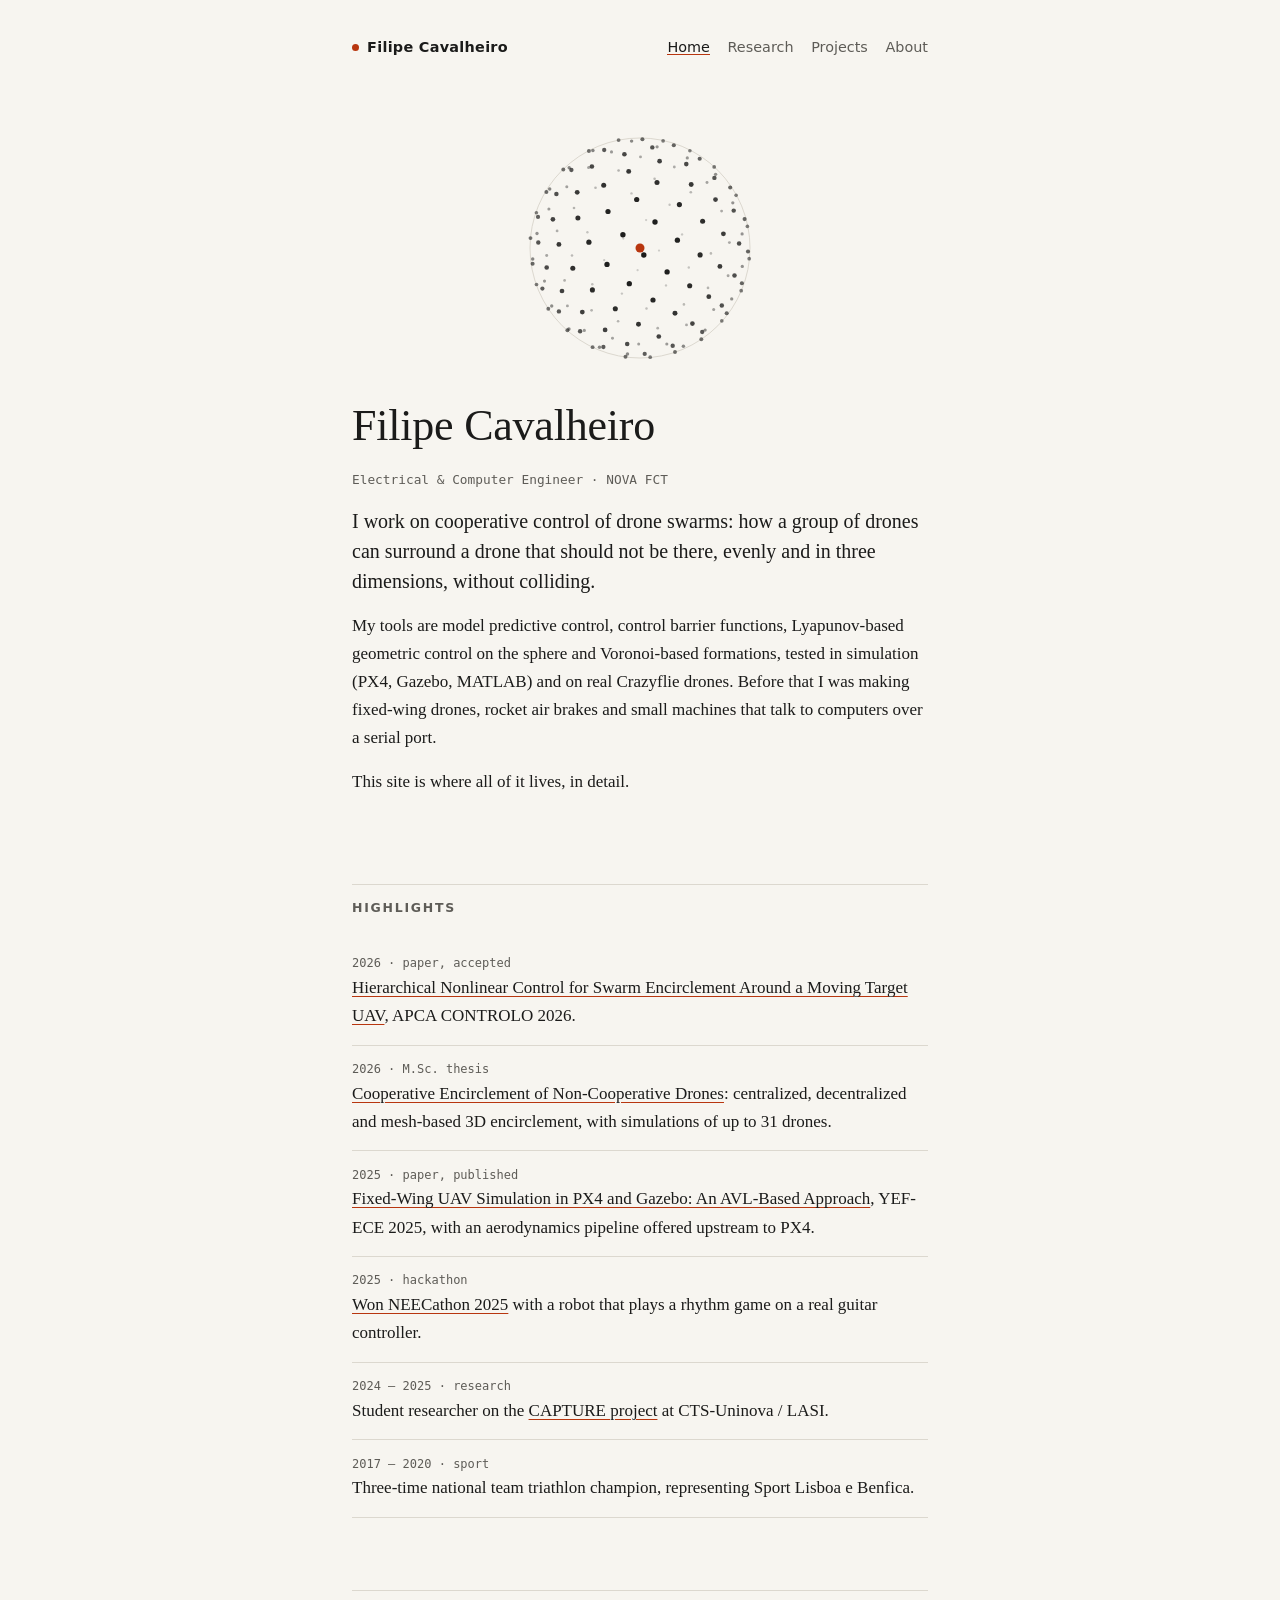
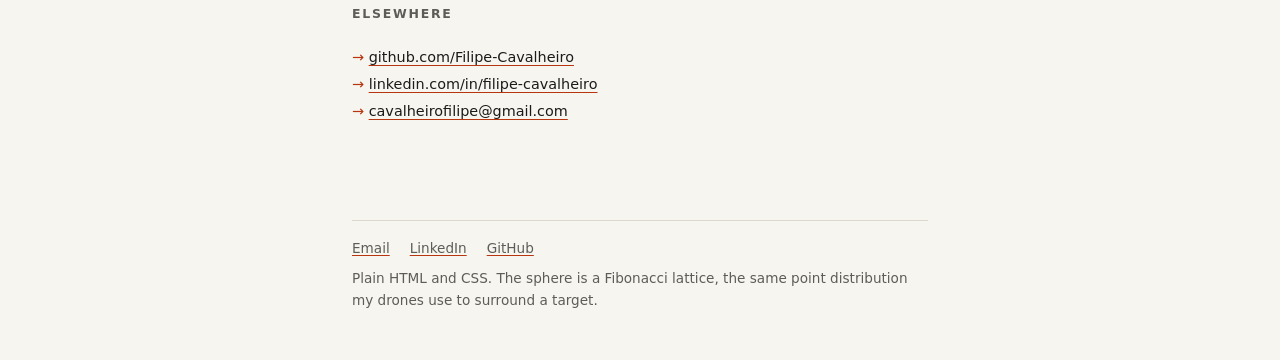
==== commit 5455db8c: "Research: add the YEF-ECE 2025 paper DOI and mark it published Co-Authored-By: Claude Opus 5.5 <nore" ====
--- a/index.html
+++ b/index.html
@@ -48,7 +48,7 @@
     <li><span class="when">2026 · M.Sc. thesis</span>
       <a href="research.html#thesis">Cooperative Encirclement of Non-Cooperative Drones</a>:
       centralized, decentralized and mesh-based 3D encirclement, with simulations of up to 31 drones.</li>
-    <li><span class="when">2025 · paper, accepted</span>
+    <li><span class="when">2025 · paper, published</span>
       <a href="research.html#yefece2025">Fixed-Wing UAV Simulation in PX4 and Gazebo: An AVL-Based Approach</a>,
       YEF-ECE 2025, with an aerodynamics pipeline offered upstream to PX4.</li>
     <li><span class="when">2025 · hackathon</span>
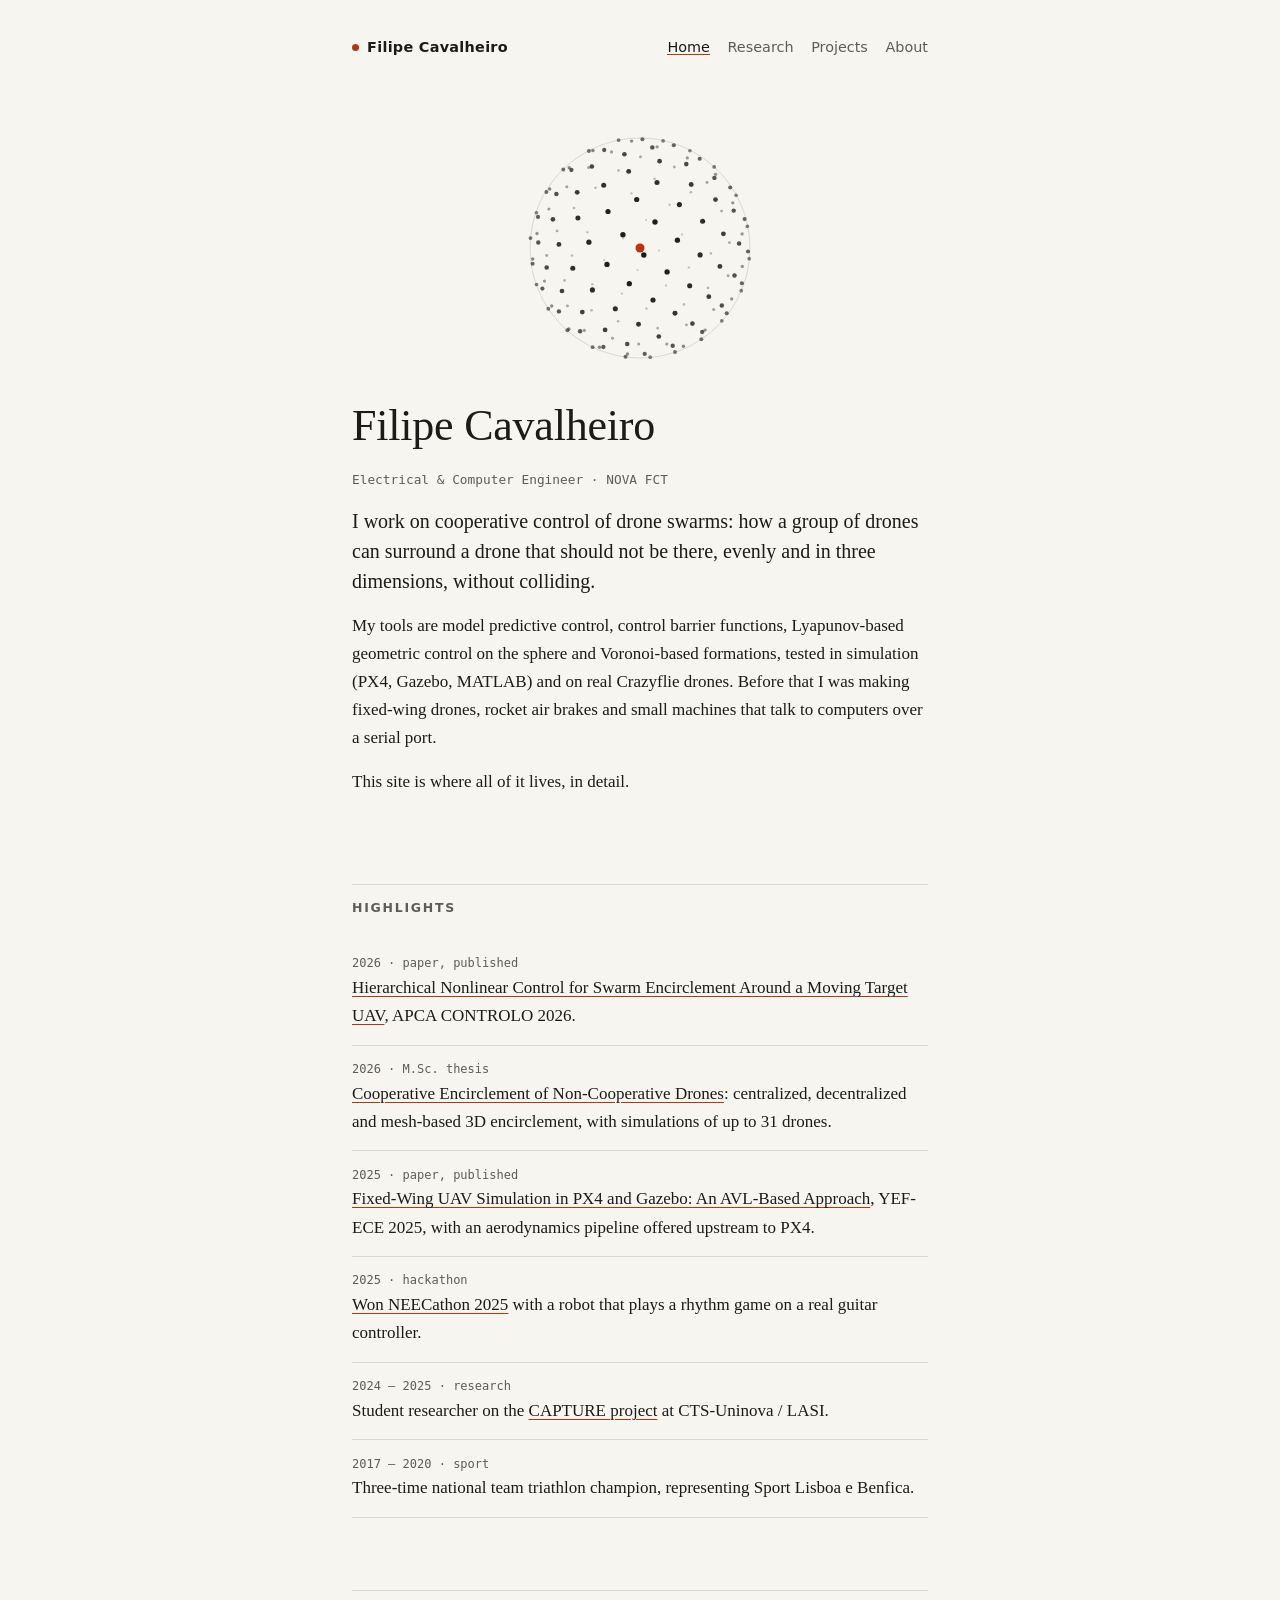
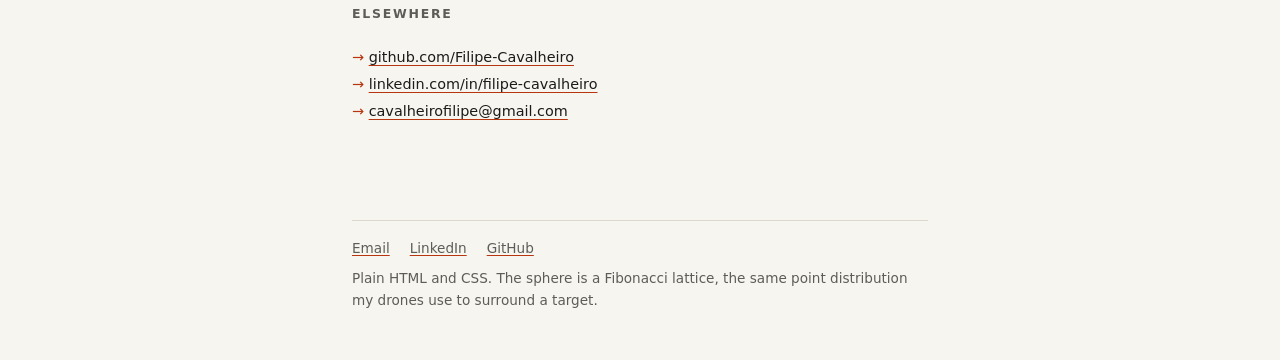
==== commit 9c14bca6: "Research: add the CONTROLO 2026 paper DOI and mark it published Co-Authored-By: Claude Opus 5.5 <nor" ====
--- a/index.html
+++ b/index.html
@@ -42,7 +42,7 @@
 
   <h2>Highlights</h2>
   <ul class="highlights">
-    <li><span class="when">2026 · paper, accepted</span>
+    <li><span class="when">2026 · paper, published</span>
       <a href="research.html#apca2026">Hierarchical Nonlinear Control for Swarm Encirclement Around a Moving Target UAV</a>,
       APCA CONTROLO 2026.</li>
     <li><span class="when">2026 · M.Sc. thesis</span>
